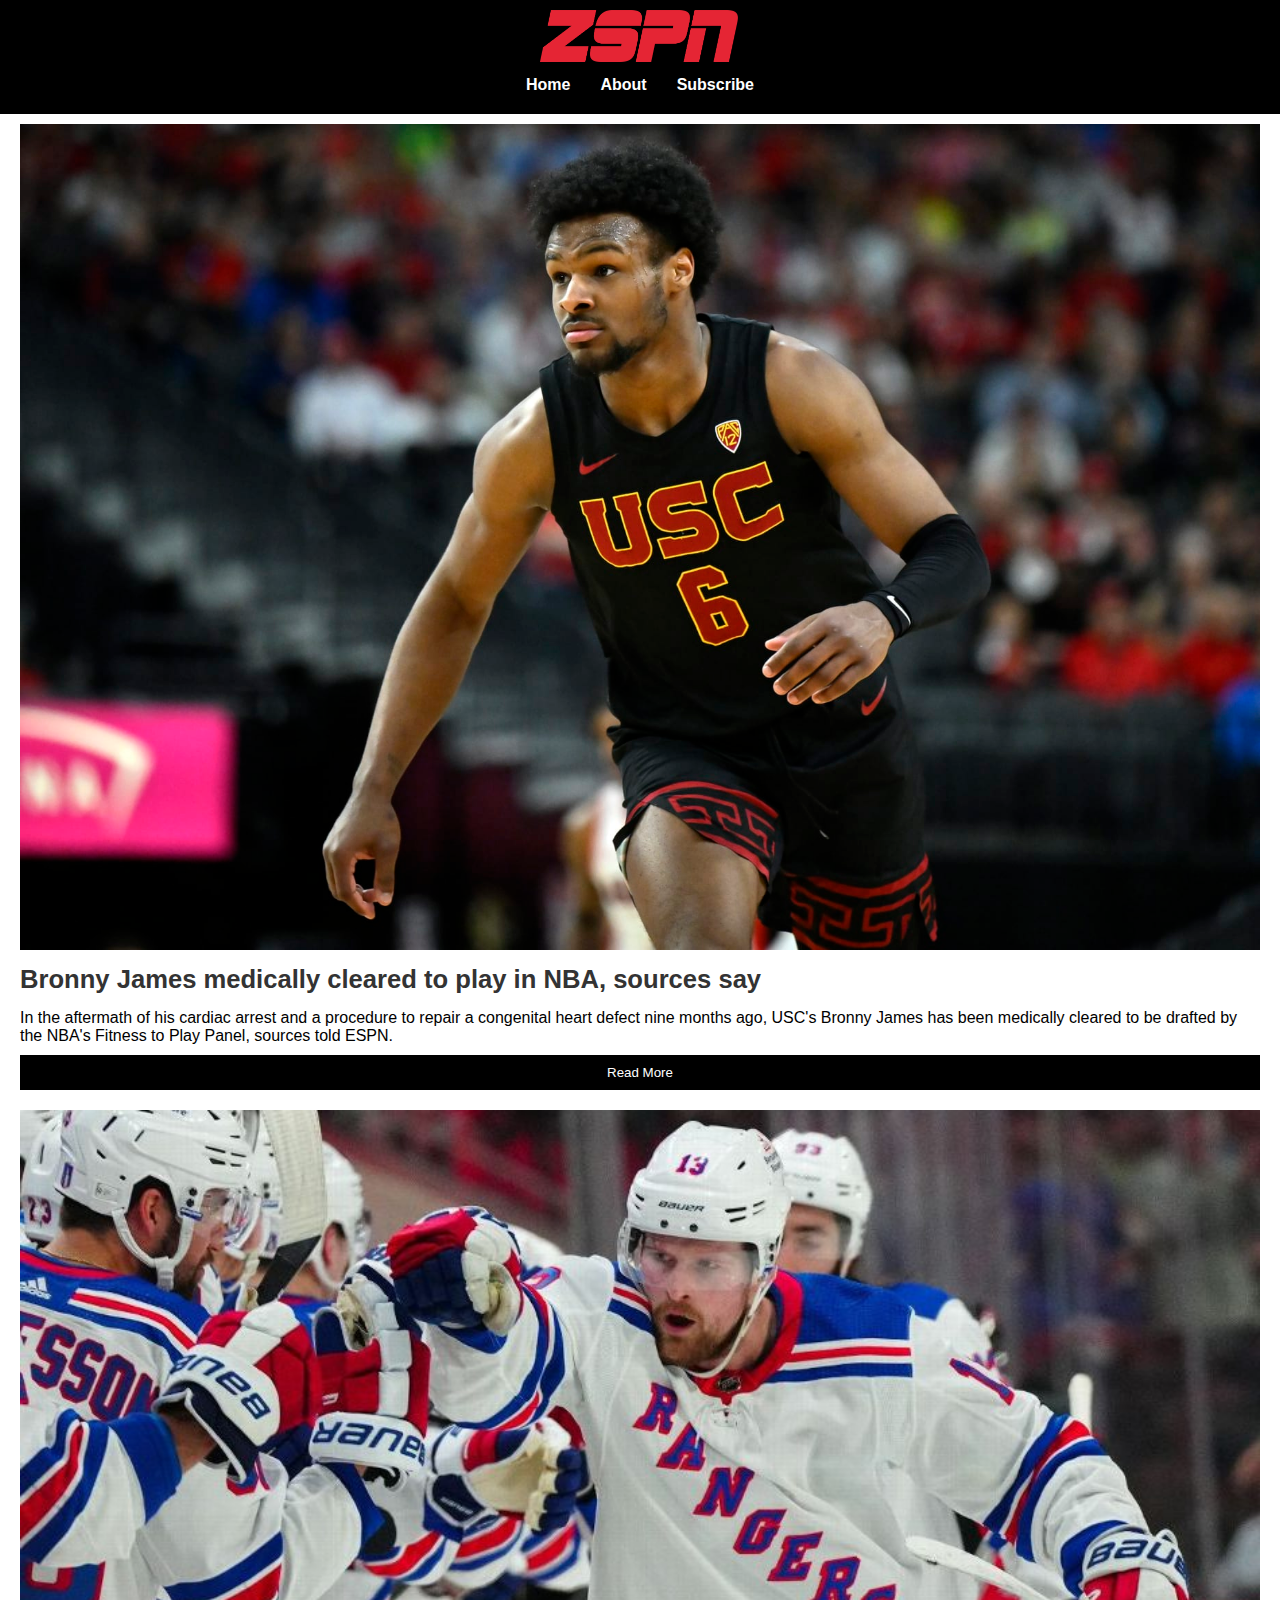
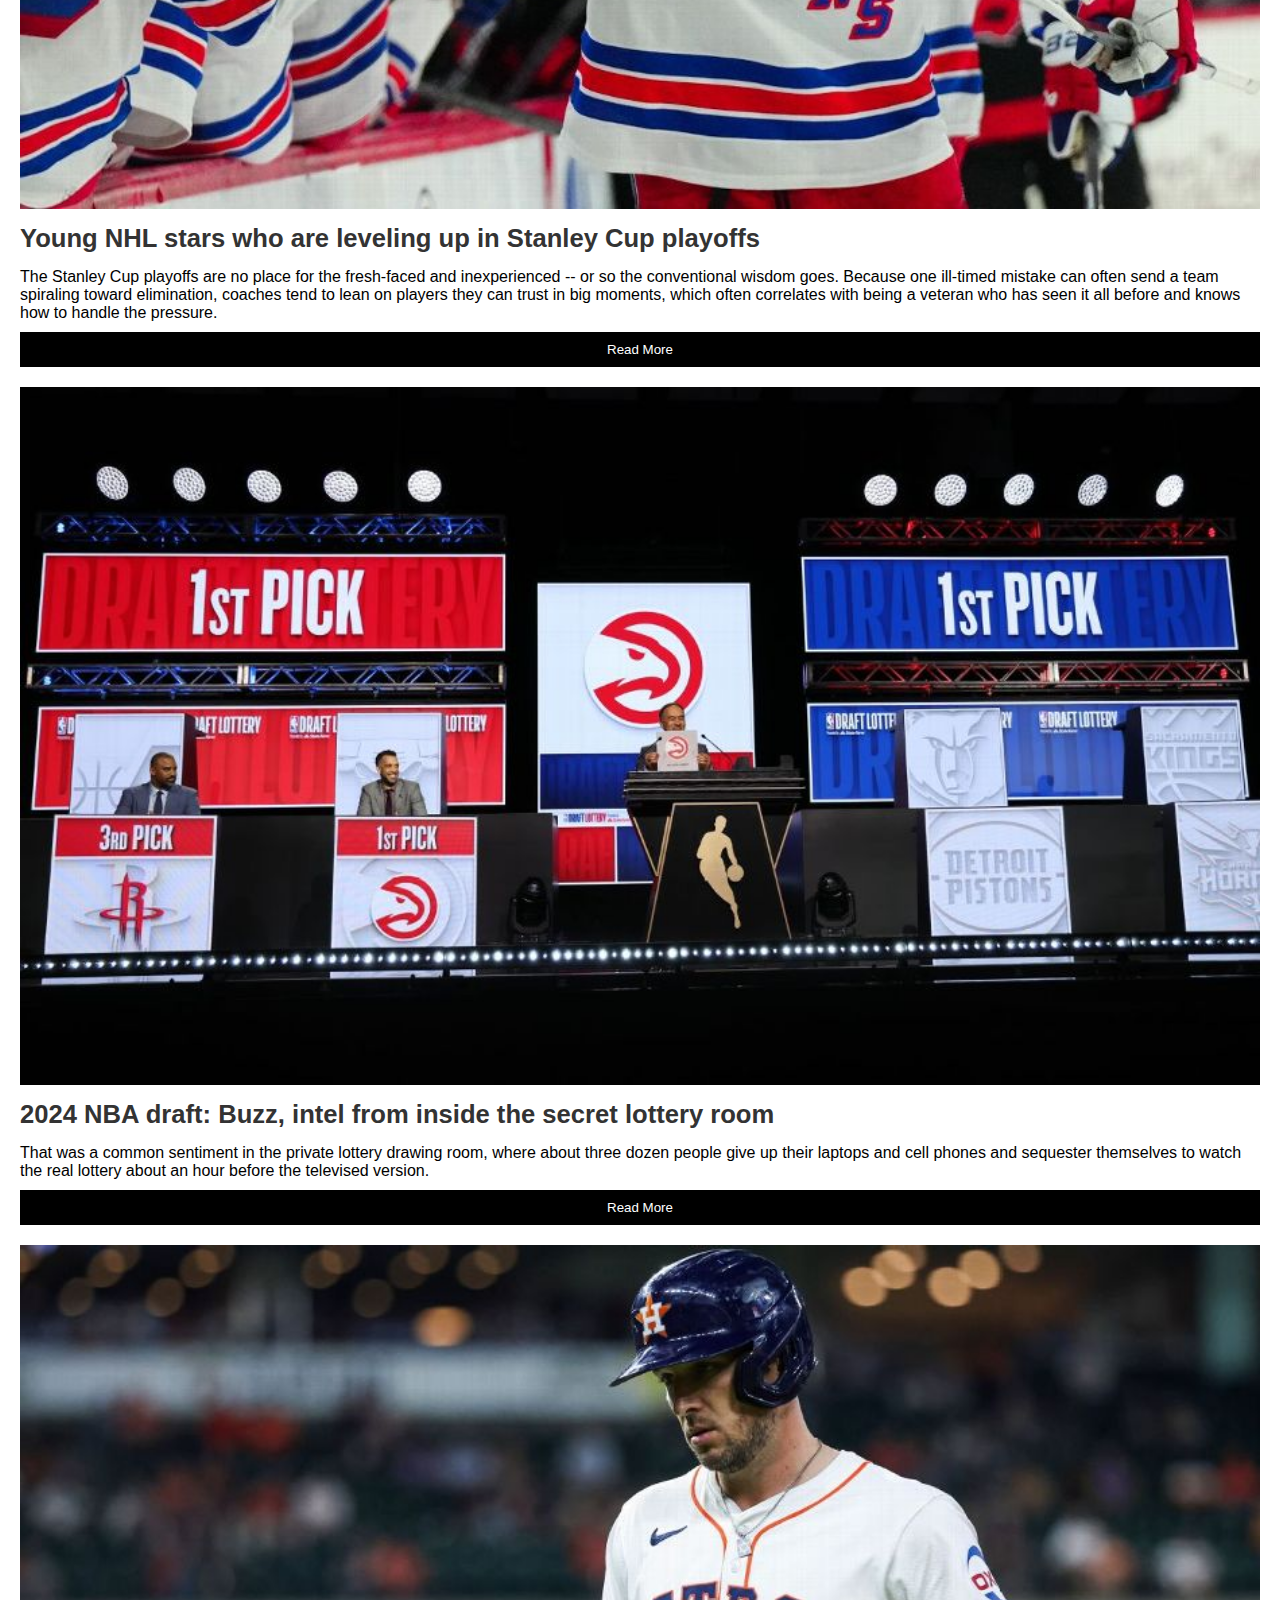
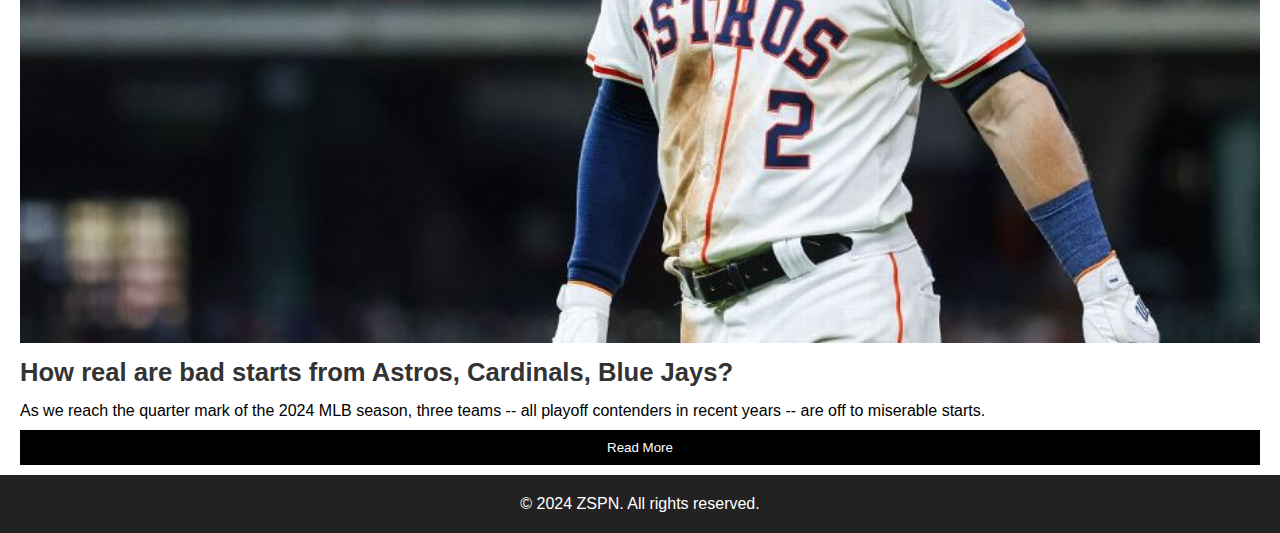
==== index.html @ c96674bc "first commit" ====
<!DOCTYPE html>
<html lang="en">
<head>
    <meta charset="UTF-8">
    <meta name="viewport" content="width=device-width, initial-scale=1.0">
    <title>ZSPN | Sports News & Entertainment</title>
    <link rel="stylesheet" href="assets/css/main.css">
</head>
<body>
    <header>
        <a href="index.html" class="logo-link">
            <img src="assets/images/logo.png" alt="Sports Blog Logo">
        </a>
        <nav>
            <ul>
                <li><a href="#!">Home</a></li>
                <li><a href="#!">About</a></li>
                <li><a href="#!">Subscribe</a></li>
            </ul>
        </nav>
    </header>
    <main>
        <section class="blog-post">
            <article>
                <img src="assets/images/post1.jpg" alt="Highlights from Last Night's Game">
                <h3>Bronny James medically cleared to play in NBA, sources say</h3>
                <p>In the aftermath of his cardiac arrest and a procedure to repair a congenital heart defect nine months ago, 
                    USC's Bronny James has been medically cleared to be drafted by the NBA's Fitness to Play Panel, sources told ESPN.</p>
                <a href="post1.html"><button>Read More</button></a>
            </article>
            <article>
                <img src="assets/images/post2.jpg" alt="Upcoming Soccer Stars">
                <h3>Young NHL stars who are leveling up in Stanley Cup playoffs</h3>
                <p>The Stanley Cup playoffs are no place for the fresh-faced and inexperienced -- or so the conventional wisdom goes. Because one ill-timed mistake can often send a team spiraling toward elimination, 
                    coaches tend to lean on players they can trust in big moments, which often correlates with being a veteran who has seen it all before and knows how to handle the pressure.</p>
                    <a href="post2.html"><button>Read More</button></a>
            </article>
            <article>
                <img src="assets/images/post3.jpg" alt="Tour de France: A Recap">
                <h3>2024 NBA draft: Buzz, intel from inside the secret lottery room</h3>
                <p>That was a common sentiment in the private lottery drawing room, where about three dozen people give up their laptops and cell 
                    phones and sequester themselves to watch the real lottery about an hour before the televised version.</p>
                    <a href="post3.html"><button>Read More</button></a>
            </article>
            <article>
                <img src="assets/images/post4.jpg" alt="World Cup Predictions">
                <h3>How real are bad starts from Astros, Cardinals, Blue Jays?</h3>
                <p>As we reach the quarter mark of the 2024 MLB season, three teams -- all playoff contenders in recent years -- are off to miserable starts.</p>
                <a href="post4.html"><button>Read More</button></a>
            </article>
        </section>
    </main>
    <footer>
        <p>© 2024 ZSPN. All rights reserved.</p>
    </footer>
</body>
</html>
---- assets/css/main.css ----
/* Reset and base styles */
body, p, ul, li, button {
    margin: 0;
    padding: px;
    border: none;
    list-style: none;
    font-family: Arial, sans-serif;
}
h1 {
    font-size: 4vw; /* Scales size based on the width of the viewport */
    color: #333;
    margin: 20px 0;
}

h3 {
    font-size: 2vw;
    color: #333;
    margin: 15px 0;
}

/* Adjust font size on smaller screens */
@media (max-width: 600px) {
    h1 {
        font-size: 5.5vw; /* Increases size slightly as the viewport narrows */
    }
    h3 {
        font-size: 4vw;
    }
}

.logo-link {
    display: inline-block; /* Ensures the link fits the size of the image */
    width: 20%; /* Adjust this percentage based on your design needs */
    max-width: 200px; /* Maximum size the logo can reach */
    min-width: 100px; /* Minimum size of the logo */
}

.logo-link img {
    width: 100%; /* Makes the image scale within the link container */
    height: auto; /* Maintains the aspect ratio */
    display: block; /* Removes any extra space around the image */
}

/* Responsive adjustments for smaller screens */
@media (max-width: 768px) {
    .logo-link {
        width: 30%; /* Allows the logo to be slightly larger on smaller screens */
    }
}


header, nav, main, article, section, footer {
    display: block;
}

/* Header and Navigation */
header {
    background-color: #000000;
    color: white;
    padding: 10px 20px;
    text-align: center;
}

nav ul {
    display: flex;
    justify-content: center;
    padding: 10px 0;
}

nav ul li {
    padding: 0 15px;
}

nav a {
    text-decoration: none;
    color: white;
    font-weight: bold;
}

/* Main content */

main {
    width: 100%; /* Ensures that main element fills the entire width of the viewport */
    max-width: 100%; /* Prevents any overflow beyond the viewport width */
    padding: 0; /* Removes any padding that might cause issues with full width */
    margin: 0 auto; /* Centers the main content if needed, adjust as per design */
}

article {
    width: 100%; /* Each article takes full width of the main container */
    margin: 0; /* Remove default margin */
    padding: 10px 20px; /* Remove default padding */
    box-sizing: border-box; /* Includes padding and border in the element's total width and height */
}

article img {
    width: 100%; /* Makes image fill the width of the article */
    height: auto; /* Maintains aspect ratio */
    display: block; /* Removes extra space below the image */
}

.full-width-image img {
    width: 100vw; /* Ensures the image is as wide as the viewport */
    position: relative; /* Adjust position if needed */
    left: 50%;
    right: 50%;
    margin-left: -50vw;
    margin-right: -50vw;
}

button {
    background-color: #000;
    color: white;
    padding: 10px 20px;
    margin-top: 10px;
    cursor: pointer;
    width: 100%;

}

button:hover {
    background-color: #E52534;
}

/* Footer */
footer {
    text-align: center;
    padding: 20px 0;
    background-color: #222;
    color: white;
}

/* Responsive adjustments */
@media (max-width: 600px) {
    nav ul {
        flex-direction: column;
    }

    nav ul li {
        padding: 5px;
    }
}
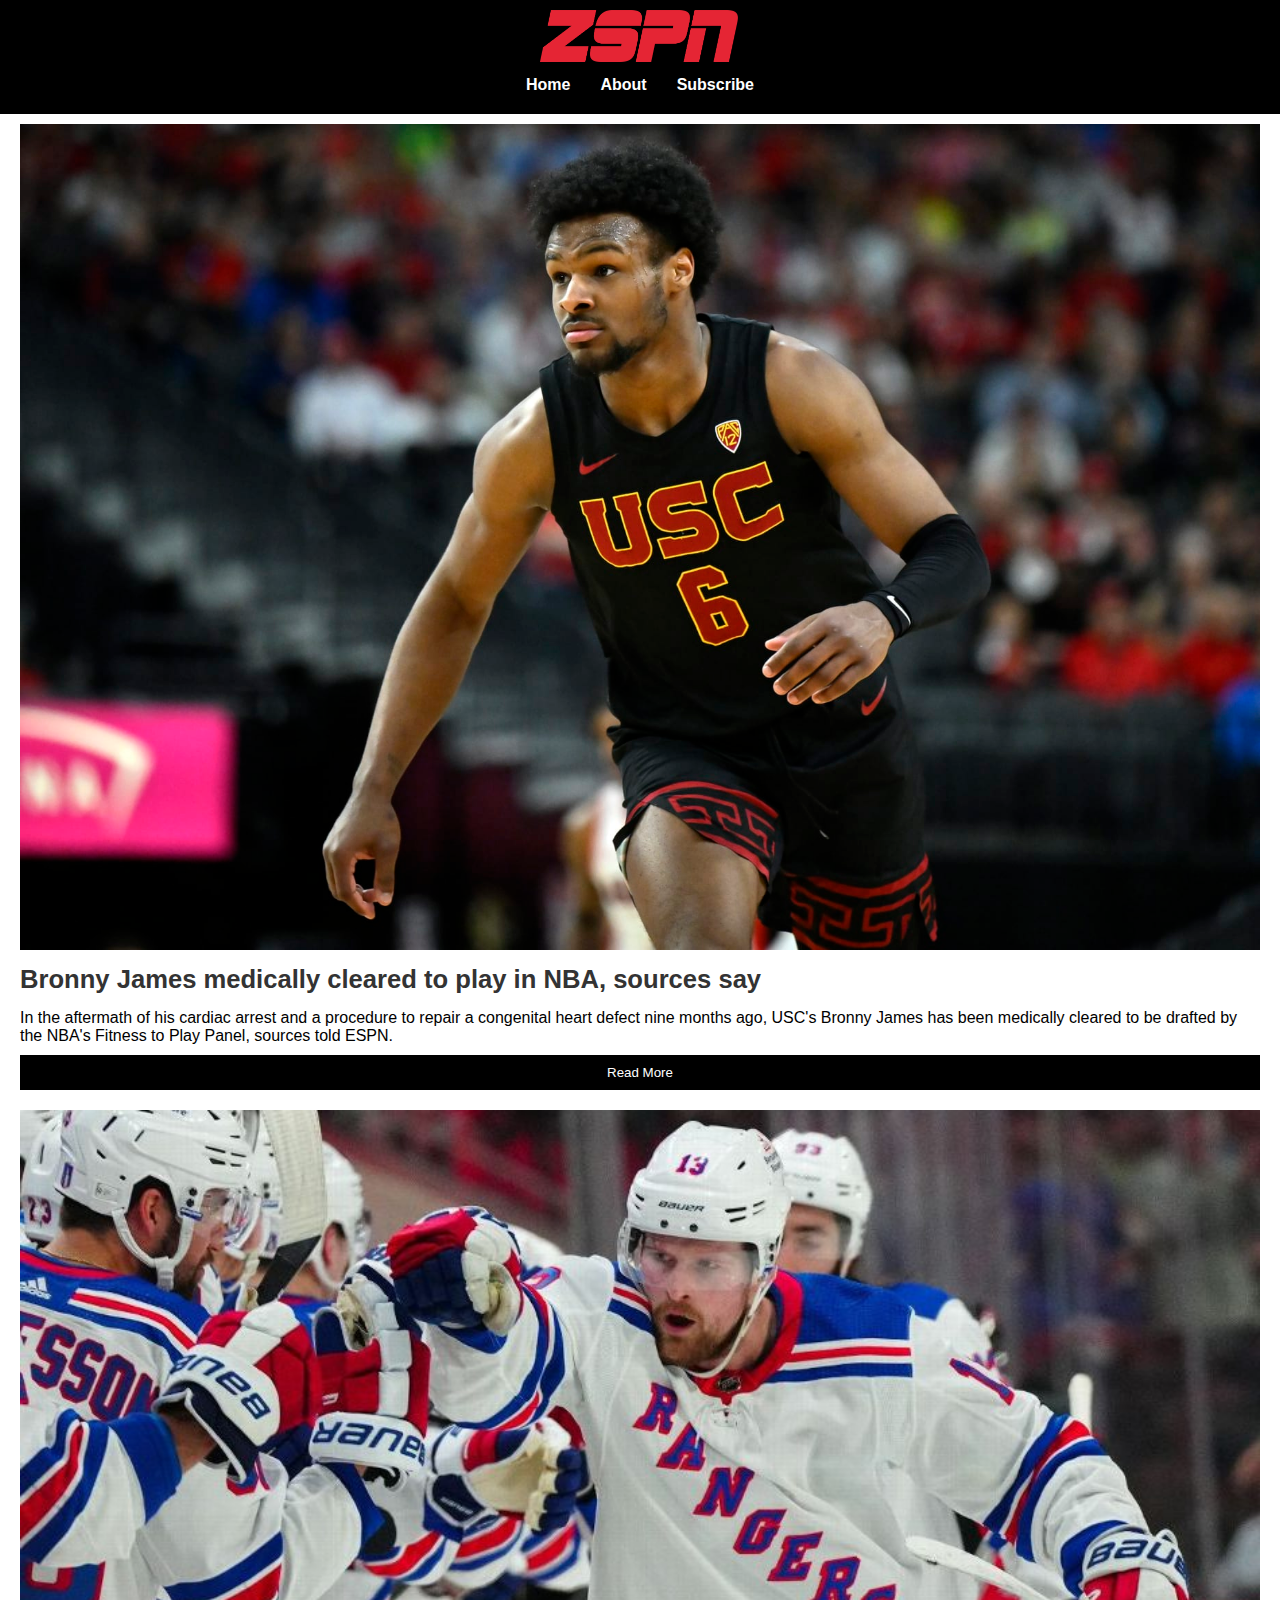
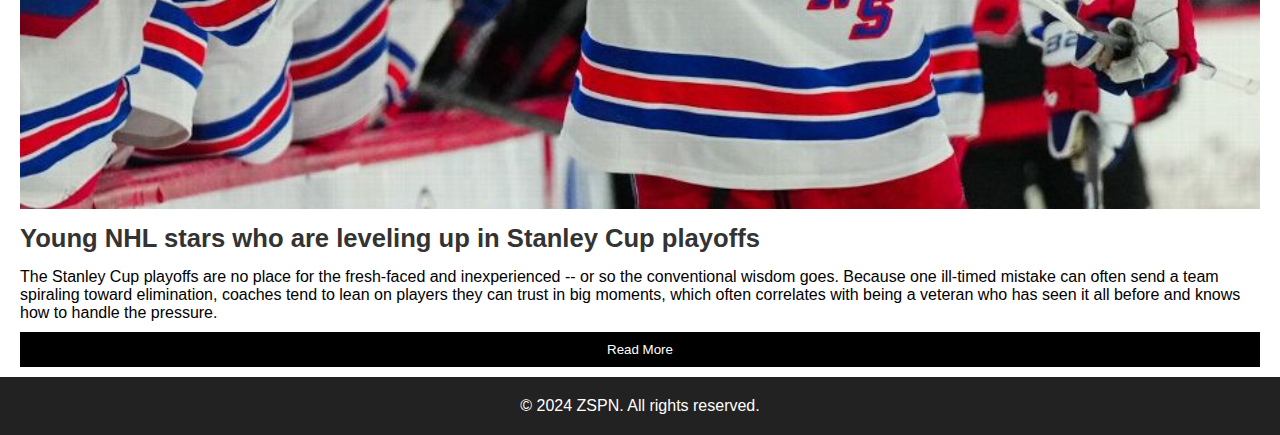
==== commit f322f933: "commit" ====
--- a/index.html
+++ b/index.html
@@ -35,20 +35,7 @@
                     coaches tend to lean on players they can trust in big moments, which often correlates with being a veteran who has seen it all before and knows how to handle the pressure.</p>
                     <a href="post2.html"><button>Read More</button></a>
             </article>
-            <article>
-                <img src="assets/images/post3.jpg" alt="Tour de France: A Recap">
-                <h3>2024 NBA draft: Buzz, intel from inside the secret lottery room</h3>
-                <p>That was a common sentiment in the private lottery drawing room, where about three dozen people give up their laptops and cell 
-                    phones and sequester themselves to watch the real lottery about an hour before the televised version.</p>
-                    <a href="post3.html"><button>Read More</button></a>
-            </article>
-            <article>
-                <img src="assets/images/post4.jpg" alt="World Cup Predictions">
-                <h3>How real are bad starts from Astros, Cardinals, Blue Jays?</h3>
-                <p>As we reach the quarter mark of the 2024 MLB season, three teams -- all playoff contenders in recent years -- are off to miserable starts.</p>
-                <a href="post4.html"><button>Read More</button></a>
-            </article>
-        </section>
+    </section>
     </main>
     <footer>
         <p>© 2024 ZSPN. All rights reserved.</p>
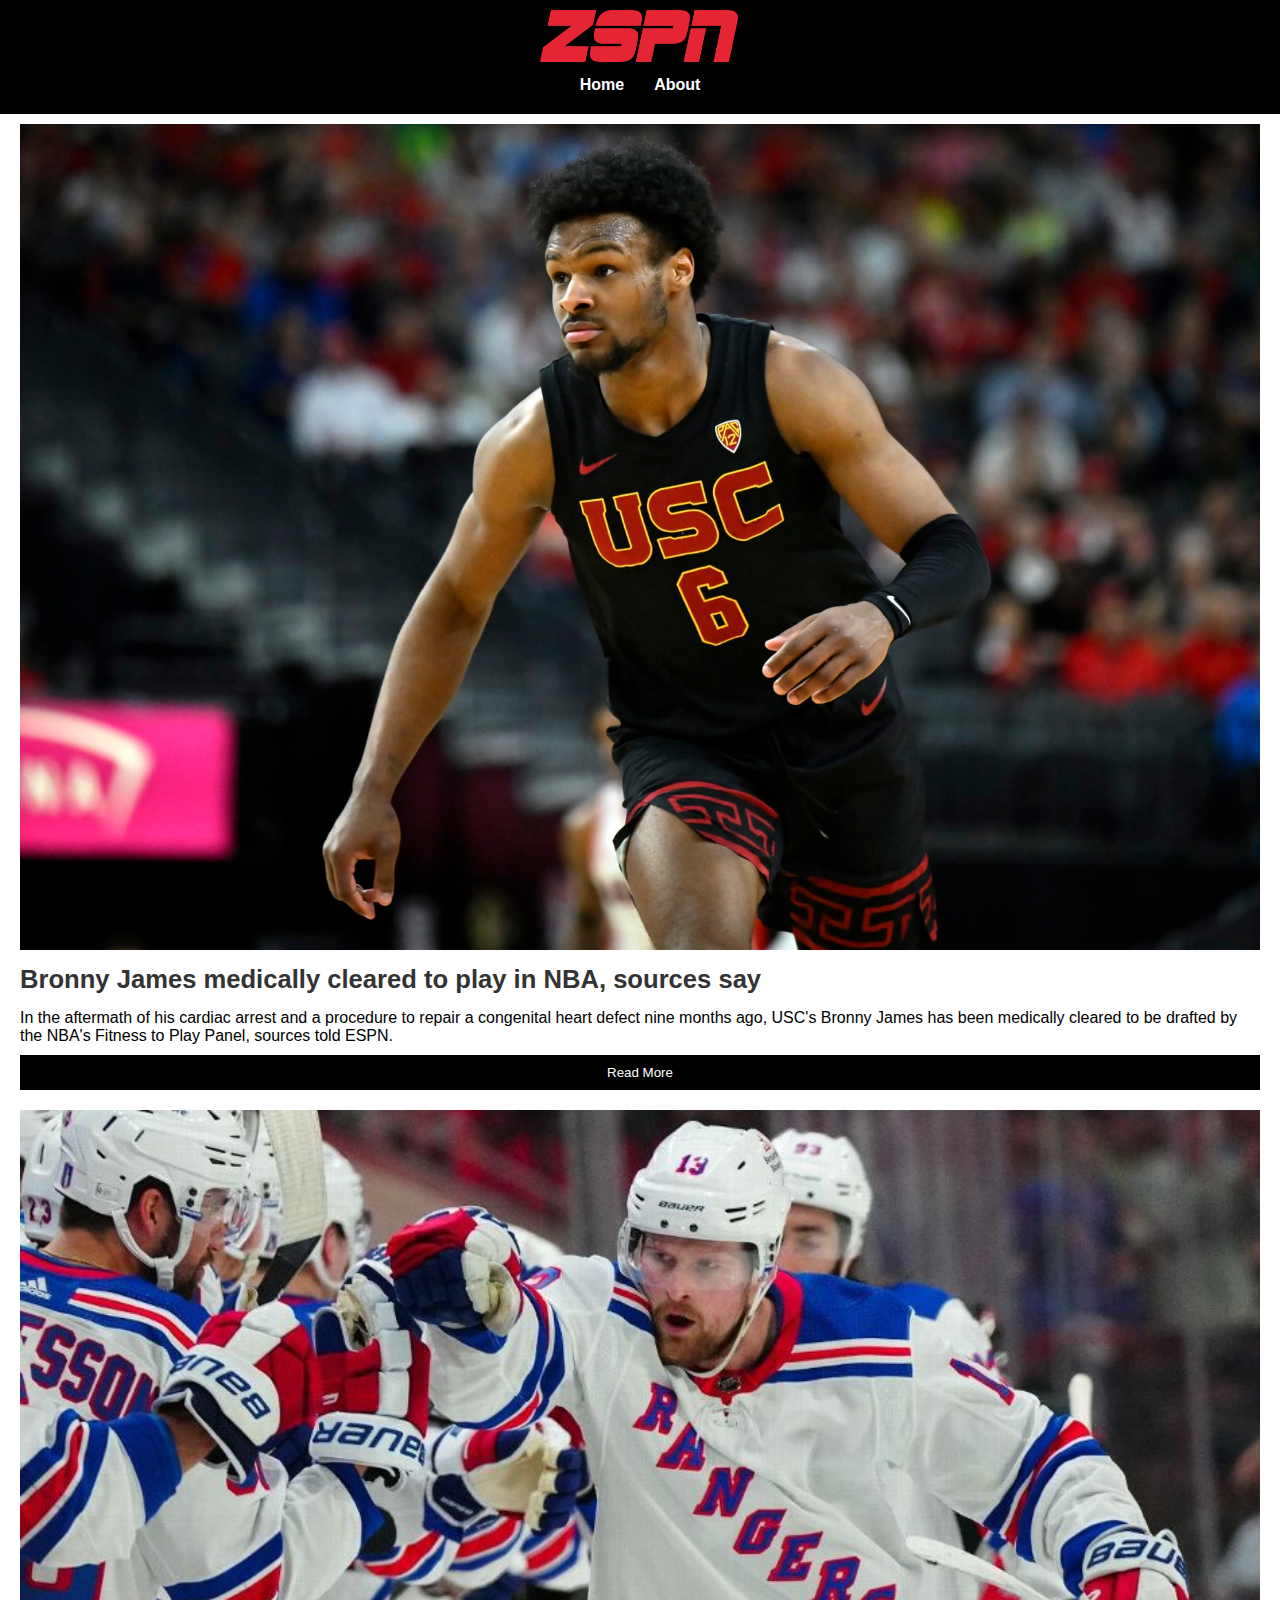
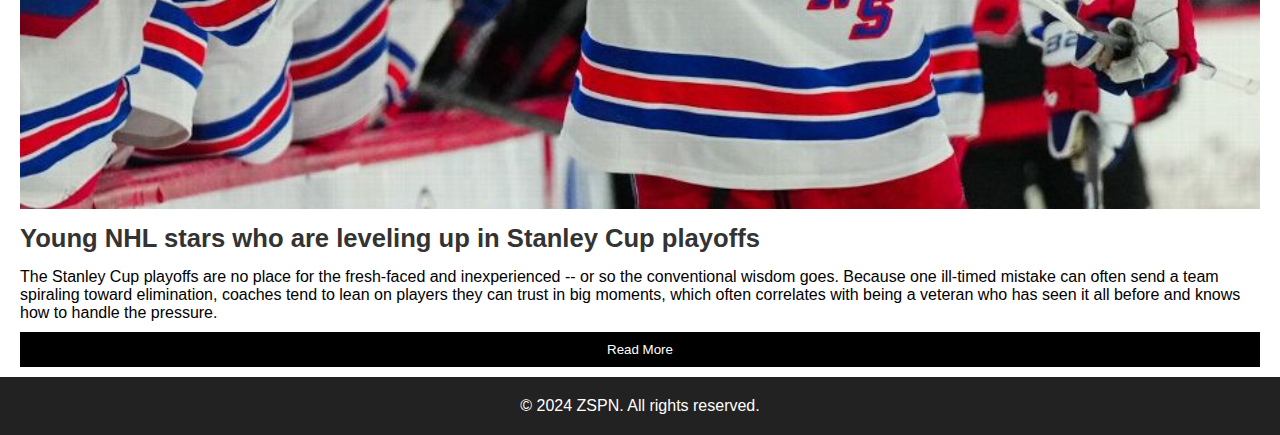
==== commit 7f400003: "-Added about page and update links in nav bar" ====
--- a/index.html
+++ b/index.html
@@ -13,9 +13,8 @@
         </a>
         <nav>
             <ul>
-                <li><a href="#!">Home</a></li>
-                <li><a href="#!">About</a></li>
-                <li><a href="#!">Subscribe</a></li>
+                <li><a href="index.html">Home</a></li>
+                <li><a href="about.html">About</a></li>
             </ul>
         </nav>
     </header>
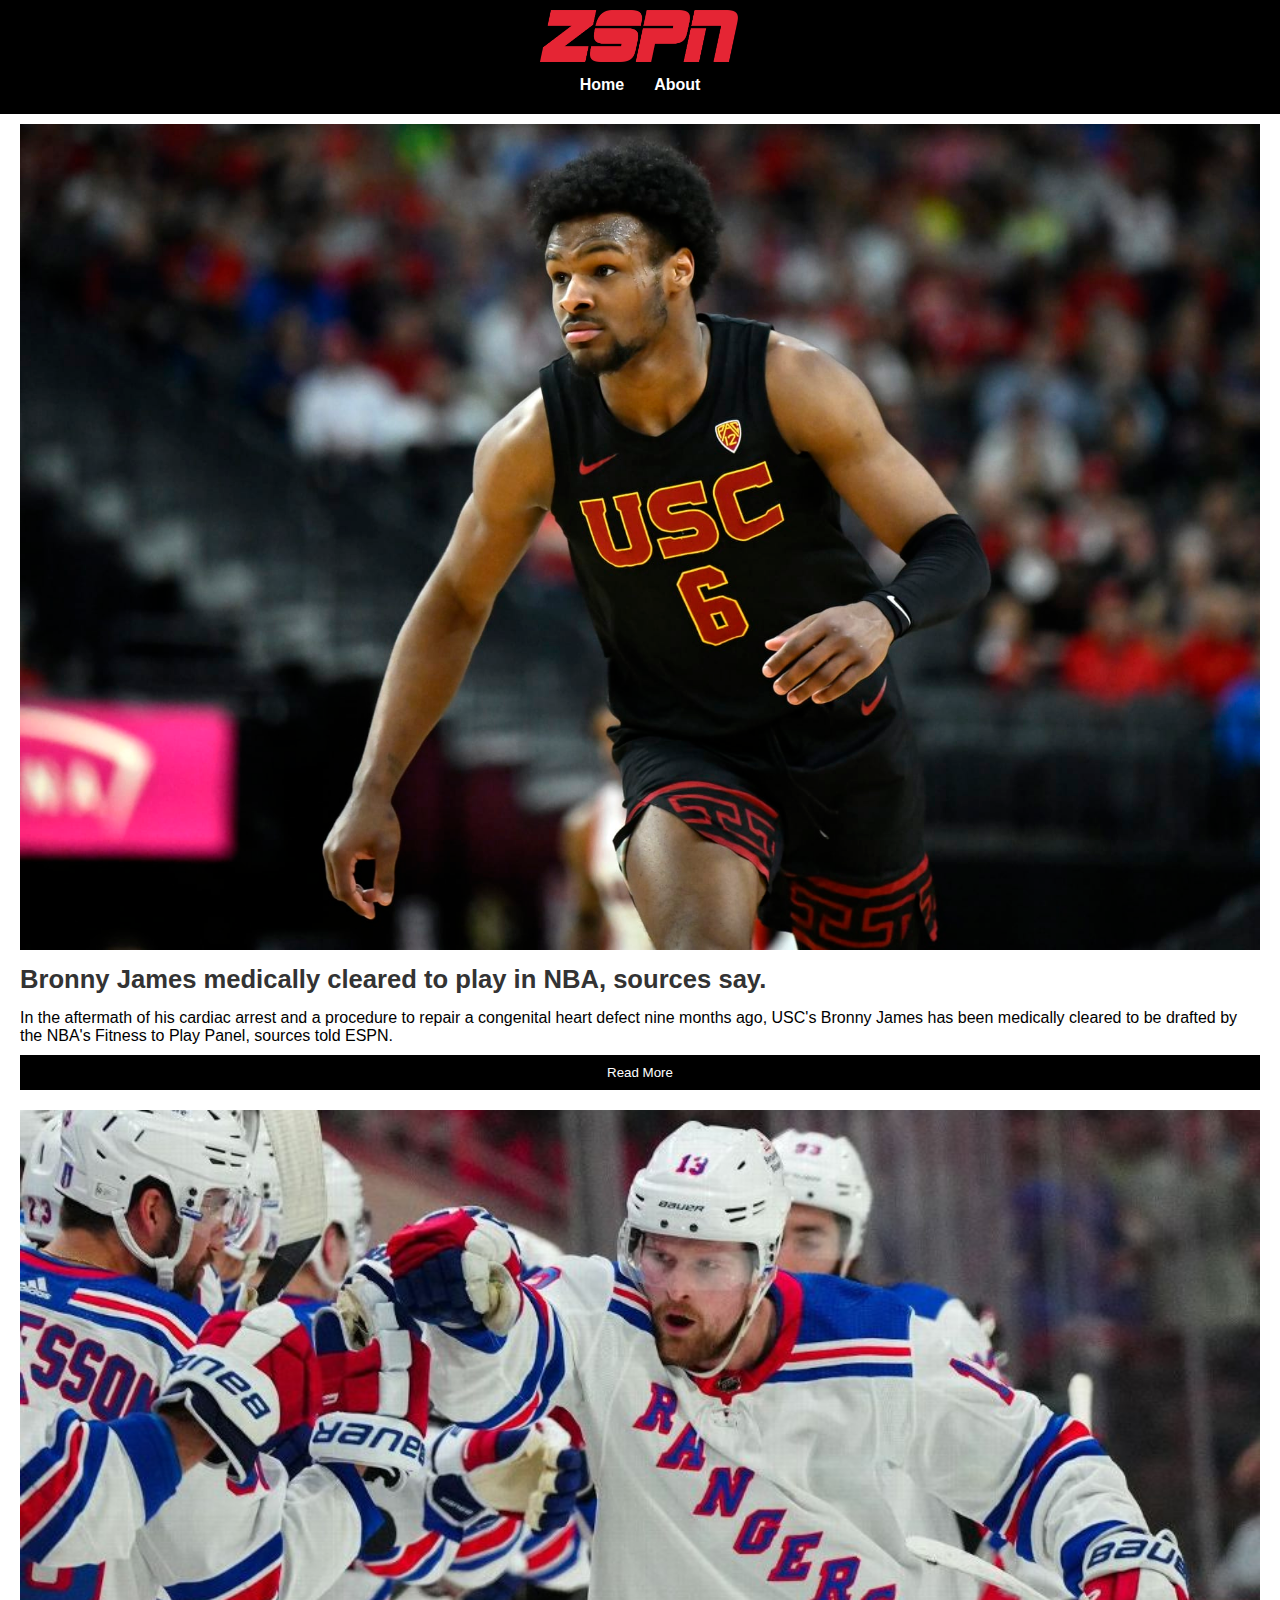
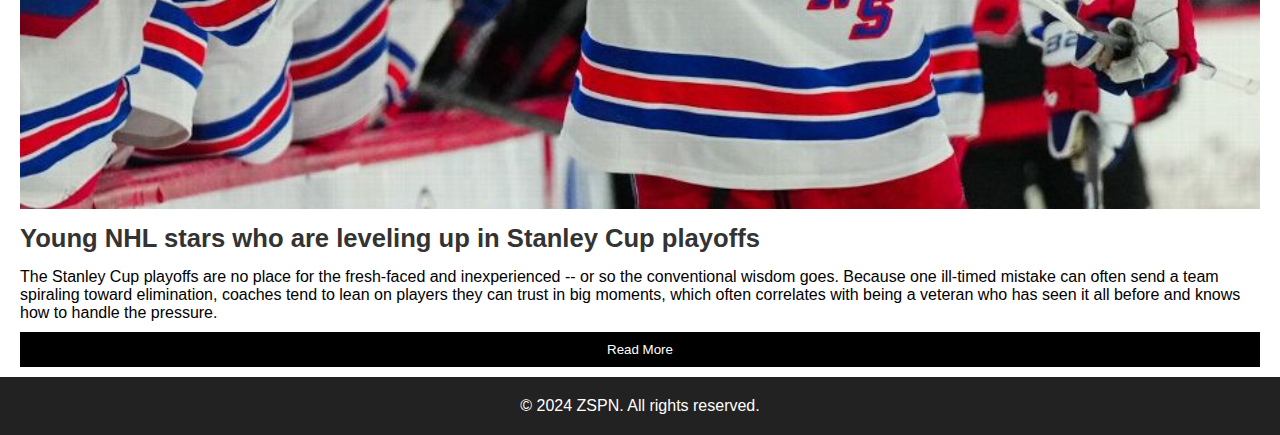
==== commit 0b859173: "Updated index.html page" ====
--- a/index.html
+++ b/index.html
@@ -22,7 +22,7 @@
         <section class="blog-post">
             <article>
                 <img src="assets/images/post1.jpg" alt="Highlights from Last Night's Game">
-                <h3>Bronny James medically cleared to play in NBA, sources say</h3>
+                <h3>Bronny James medically cleared to play in NBA, sources say.</h3>
                 <p>In the aftermath of his cardiac arrest and a procedure to repair a congenital heart defect nine months ago, 
                     USC's Bronny James has been medically cleared to be drafted by the NBA's Fitness to Play Panel, sources told ESPN.</p>
                 <a href="post1.html"><button>Read More</button></a>
